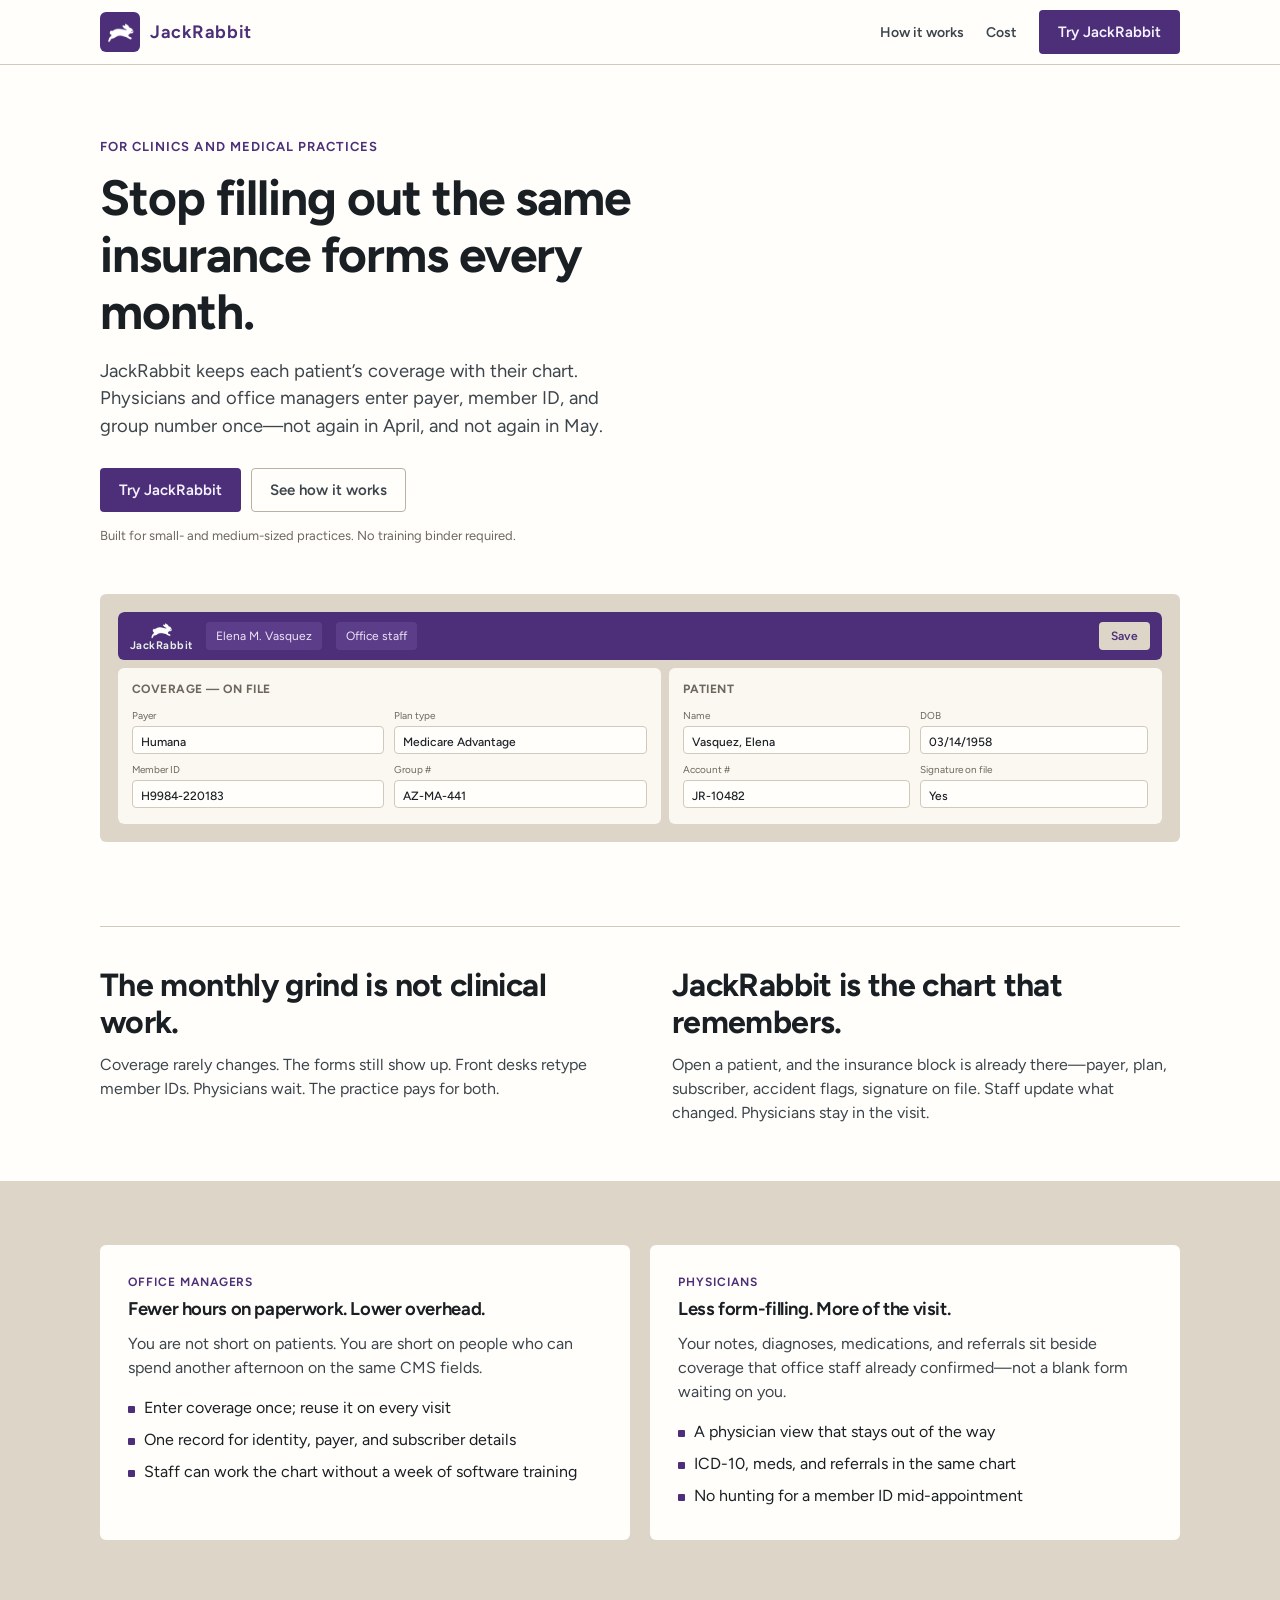
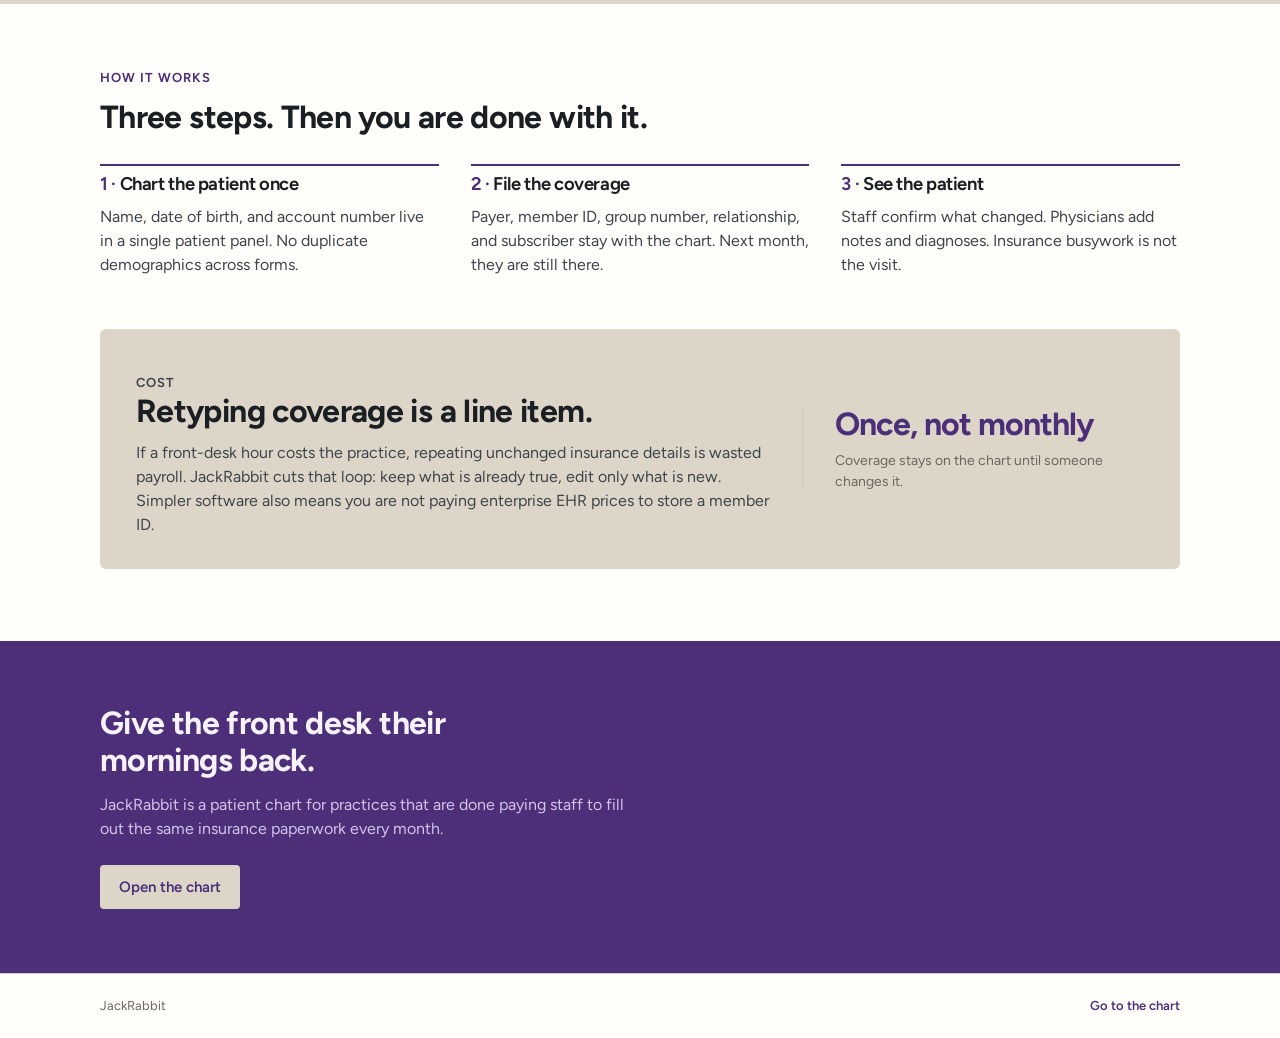
==== landing.html @ d306fdbe "checkpoint before checking out main" ====
<!DOCTYPE html>
<html lang="en">
  <head>
    <meta charset="UTF-8" />
    <meta name="viewport" content="width=device-width, initial-scale=1" />
    <title>JackRabbit — Insurance paperwork, once</title>
    <meta
      name="description"
      content="JackRabbit keeps patient coverage with the chart so small and mid-size clinics stop re-entering insurance paperwork every month."
    />
    <link rel="preconnect" href="https://fonts.googleapis.com" />
    <link rel="preconnect" href="https://fonts.gstatic.com" crossorigin />
    <link
      href="https://fonts.googleapis.com/css2?family=Figtree:ital,wght@0,400;0,500;0,600;0,700;1,400&display=swap"
      rel="stylesheet"
    />
    <link rel="stylesheet" href="css/landing.css" />
  </head>
  <body>
    <header class="nav">
      <div class="wrap nav-inner">
        <a class="brand" href="landing.html">
          <span class="brand-mark">
            <img src="img/jackrabbit-mark.png" alt="" width="41" height="25" />
          </span>
          <span class="wordmark">JackRabbit</span>
        </a>
        <nav class="nav-links" aria-label="Page">
          <a href="#how">How it works</a>
          <a href="#savings">Cost</a>
          <a class="btn btn-purple" href="index.html">Try JackRabbit</a>
        </nav>
      </div>
    </header>

    <main>
      <section class="hero">
        <div class="wrap">
          <div class="hero-copy">
            <p class="eyebrow">For clinics and medical practices</p>
            <h1>Stop filling out the same insurance forms every month.</h1>
            <p class="lede">
              JackRabbit keeps each patient’s coverage with their chart. Physicians
              and office managers enter payer, member ID, and group number once—not
              again in April, and not again in May.
            </p>
            <div class="hero-actions">
              <a class="btn btn-purple" href="index.html">Try JackRabbit</a>
              <a class="btn btn-ghost" href="#how">See how it works</a>
            </div>
            <p class="hero-note">Built for small- and medium-sized practices. No training binder required.</p>
          </div>

          <div class="preview" aria-hidden="true">
            <div class="chart-frame">
              <div class="chart-top">
                <div class="chart-brand">
                  <img src="img/jackrabbit-mark.png" alt="" />
                  <span>JackRabbit</span>
                </div>
                <div class="chart-pill">Elena M. Vasquez</div>
                <div class="chart-pill">Office staff</div>
                <div class="chart-save">Save</div>
              </div>
              <div class="chart-grid">
                <div class="chart-panel">
                  <h4>Coverage — on file</h4>
                  <div class="fake-fields">
                    <div class="fake-field">
                      <span>Payer</span>
                      <b>Humana</b>
                    </div>
                    <div class="fake-field">
                      <span>Plan type</span>
                      <b>Medicare Advantage</b>
                    </div>
                    <div class="fake-field">
                      <span>Member ID</span>
                      <b>H9984-220183</b>
                    </div>
                    <div class="fake-field">
                      <span>Group #</span>
                      <b>AZ-MA-441</b>
                    </div>
                  </div>
                </div>
                <div class="chart-panel">
                  <h4>Patient</h4>
                  <div class="fake-fields">
                    <div class="fake-field">
                      <span>Name</span>
                      <b>Vasquez, Elena</b>
                    </div>
                    <div class="fake-field">
                      <span>DOB</span>
                      <b>03/14/1958</b>
                    </div>
                    <div class="fake-field">
                      <span>Account #</span>
                      <b>JR-10482</b>
                    </div>
                    <div class="fake-field">
                      <span>Signature on file</span>
                      <b>Yes</b>
                    </div>
                  </div>
                </div>
              </div>
            </div>
          </div>
        </div>
      </section>

      <section class="pain">
        <div class="wrap">
          <hr class="pain-rule" />
          <div class="pain-grid">
            <div>
              <h2>The monthly grind is not clinical work.</h2>
              <p>
                Coverage rarely changes. The forms still show up. Front desks retype
                member IDs. Physicians wait. The practice pays for both.
              </p>
            </div>
            <div>
              <h2>JackRabbit is the chart that remembers.</h2>
              <p>
                Open a patient, and the insurance block is already there—payer, plan,
                subscriber, accident flags, signature on file. Staff update what
                changed. Physicians stay in the visit.
              </p>
            </div>
          </div>
        </div>
      </section>

      <section class="split" id="who">
        <div class="wrap split-grid">
          <article class="audience">
            <p class="kicker">Office managers</p>
            <h3>Fewer hours on paperwork. Lower overhead.</h3>
            <p>
              You are not short on patients. You are short on people who can spend
              another afternoon on the same CMS fields.
            </p>
            <ul>
              <li>Enter coverage once; reuse it on every visit</li>
              <li>One record for identity, payer, and subscriber details</li>
              <li>Staff can work the chart without a week of software training</li>
            </ul>
          </article>
          <article class="audience">
            <p class="kicker">Physicians</p>
            <h3>Less form-filling. More of the visit.</h3>
            <p>
              Your notes, diagnoses, medications, and referrals sit beside coverage
              that office staff already confirmed—not a blank form waiting on you.
            </p>
            <ul>
              <li>A physician view that stays out of the way</li>
              <li>ICD-10, meds, and referrals in the same chart</li>
              <li>No hunting for a member ID mid-appointment</li>
            </ul>
          </article>
        </div>
      </section>

      <section class="steps" id="how">
        <div class="wrap">
          <p class="eyebrow">How it works</p>
          <h2>Three steps. Then you are done with it.</h2>
          <div class="step-list">
            <article class="step">
              <h3>Chart the patient once</h3>
              <p>
                Name, date of birth, and account number live in a single patient
                panel. No duplicate demographics across forms.
              </p>
            </article>
            <article class="step">
              <h3>File the coverage</h3>
              <p>
                Payer, member ID, group number, relationship, and subscriber stay
                with the chart. Next month, they are still there.
              </p>
            </article>
            <article class="step">
              <h3>See the patient</h3>
              <p>
                Staff confirm what changed. Physicians add notes and diagnoses.
                Insurance busywork is not the visit.
              </p>
            </article>
          </div>
        </div>
      </section>

      <section class="savings" id="savings">
        <div class="wrap">
          <div class="savings-box">
            <div>
              <p class="eyebrow">Cost</p>
              <h2>Retyping coverage is a line item.</h2>
              <p>
                If a front-desk hour costs the practice, repeating unchanged insurance
                details is wasted payroll. JackRabbit cuts that loop: keep what is
                already true, edit only what is new. Simpler software also means you
                are not paying enterprise EHR prices to store a member ID.
              </p>
            </div>
            <div class="math">
              <strong>Once, not monthly</strong>
              <span>Coverage stays on the chart until someone changes it.</span>
            </div>
          </div>
        </div>
      </section>

      <section class="close">
        <div class="wrap">
          <h2>Give the front desk their mornings back.</h2>
          <p>
            JackRabbit is a patient chart for practices that are done paying staff to
            fill out the same insurance paperwork every month.
          </p>
          <div class="hero-actions">
            <a class="btn btn-tan" href="index.html">Open the chart</a>
          </div>
        </div>
      </section>
    </main>

    <footer class="foot">
      <div class="wrap foot-inner">
        <span>JackRabbit</span>
        <a href="index.html">Go to the chart</a>
      </div>
    </footer>
  </body>
</html>
---- css/landing.css ----
:root {
  --ink: #1a1f24;
  --ink-soft: #3d454c;
  --muted: #6d675e;
  --white: #fffefb;
  --tan: #ddd6c8;
  --tan-deep: #cfc3b0;
  --purple: #4c2f78;
  --purple-2: #5c3d8a;
  --purple-hover: #3a215e;
  --purple-soft: #efe6f8;
  --panel: #fbf8f2;
  --line: #d0c9bc;
  --font: "SF Compact Text", "SF Compact", Figtree, "Segoe UI", system-ui, sans-serif;
  --radius: 6px;
}

*,
*::before,
*::after {
  box-sizing: border-box;
}

html {
  scroll-behavior: smooth;
}

body {
  margin: 0;
  font-family: var(--font);
  color: var(--ink);
  background: var(--white);
  line-height: 1.5;
}

img {
  display: block;
  max-width: 100%;
}

a {
  color: inherit;
}

.wrap {
  width: min(1080px, calc(100% - 40px));
  margin-inline: auto;
}

.nav {
  position: sticky;
  top: 0;
  z-index: 10;
  background: var(--white);
  border-bottom: 1px solid var(--line);
}

.nav-inner {
  display: flex;
  align-items: center;
  justify-content: space-between;
  gap: 16px;
  min-height: 64px;
}

.brand {
  display: flex;
  align-items: center;
  gap: 10px;
  text-decoration: none;
}

.brand-mark {
  display: grid;
  place-items: center;
  width: 40px;
  height: 40px;
  background: var(--purple);
  border-radius: var(--radius);
}

.brand-mark img {
  height: 22px;
  width: auto;
}

.wordmark {
  font-size: 18px;
  font-weight: 650;
  letter-spacing: 0.04em;
  color: var(--purple);
}

.nav-links {
  display: flex;
  align-items: center;
  gap: 22px;
}

.nav-links a:not(.btn) {
  text-decoration: none;
  font-size: 14px;
  font-weight: 600;
  color: var(--ink-soft);
}

.nav-links a:not(.btn):hover {
  color: var(--purple);
}

.btn {
  display: inline-flex;
  align-items: center;
  justify-content: center;
  height: 44px;
  padding: 0 18px;
  border-radius: 4px;
  border: 1px solid transparent;
  font-family: inherit;
  font-size: 15px;
  font-weight: 600;
  text-decoration: none;
  cursor: pointer;
}

.btn-purple {
  background: var(--purple);
  color: #f7f2ff;
}

.btn-purple:hover {
  background: var(--purple-hover);
}

.btn-tan {
  background: var(--tan);
  color: var(--purple);
}

.btn-tan:hover {
  background: var(--tan-deep);
}

.btn-ghost {
  background: transparent;
  border-color: var(--line-strong, #b9b1a3);
  color: var(--ink-soft);
}

.btn-ghost:hover {
  background: var(--panel);
}

.hero {
  padding: 72px 0 28px;
}

.hero-copy {
  max-width: 38rem;
}

.eyebrow {
  margin: 0 0 12px;
  font-size: 13px;
  font-weight: 650;
  letter-spacing: 0.08em;
  text-transform: uppercase;
  color: var(--purple);
}

h1,
h2,
h3 {
  margin: 0;
  line-height: 1.15;
  letter-spacing: -0.02em;
}

h1 {
  font-size: clamp(2.1rem, 4vw, 3.1rem);
  font-weight: 700;
}

h2 {
  font-size: clamp(1.6rem, 2.6vw, 2rem);
  font-weight: 700;
}

h3 {
  font-size: 1.15rem;
  font-weight: 650;
}

.lede {
  margin: 18px 0 0;
  font-size: 1.15rem;
  color: var(--ink-soft);
  max-width: 34rem;
}

.hero-actions {
  display: flex;
  flex-wrap: wrap;
  gap: 10px;
  margin-top: 28px;
}

.hero-note {
  margin: 14px 0 0;
  font-size: 13px;
  color: var(--muted);
}

.preview {
  margin-top: 48px;
  background: var(--tan);
  border-radius: var(--radius);
  padding: 18px;
}

.chart-frame {
  background: var(--tan);
  border-radius: var(--radius);
  overflow: hidden;
}

.chart-top {
  display: flex;
  align-items: center;
  gap: 14px;
  min-height: 48px;
  padding: 0 12px;
  background: var(--purple);
  color: #e8efe9;
  border-radius: var(--radius);
}

.chart-brand {
  display: flex;
  flex-direction: column;
  align-items: center;
  gap: 1px;
  line-height: 1;
}

.chart-brand img {
  height: 18px;
}

.chart-brand span {
  font-size: 11px;
  font-weight: 650;
  letter-spacing: 0.04em;
}

.chart-pill {
  height: 28px;
  padding: 0 10px;
  border-radius: 4px;
  background: #5c3d8a;
  color: #efe6f8;
  font-size: 12px;
  display: flex;
  align-items: center;
}

.chart-save {
  margin-left: auto;
  height: 28px;
  padding: 0 12px;
  border-radius: 4px;
  background: var(--tan);
  color: var(--purple);
  font-size: 12px;
  font-weight: 600;
  display: flex;
  align-items: center;
}

.chart-grid {
  display: grid;
  grid-template-columns: 1.1fr 1fr;
  gap: 8px;
  margin-top: 8px;
}

.chart-panel {
  background: var(--panel);
  border-radius: var(--radius);
  padding: 12px 14px 16px;
  min-height: 132px;
}

.chart-panel h4 {
  margin: 0 0 10px;
  font-size: 12px;
  font-weight: 700;
  letter-spacing: 0.04em;
  text-transform: uppercase;
  color: var(--muted);
}

.fake-fields {
  display: grid;
  grid-template-columns: 1fr 1fr;
  gap: 8px 10px;
}

.fake-field span {
  display: block;
  font-size: 10px;
  color: var(--muted);
  margin-bottom: 3px;
}

.fake-field b {
  display: block;
  height: 28px;
  padding: 6px 8px;
  background: var(--white);
  border: 1px solid var(--line);
  border-radius: 4px;
  font-size: 12px;
  font-weight: 500;
  color: var(--ink);
}

.pain {
  padding: 56px 0;
}

.pain-rule {
  height: 1px;
  background: var(--line);
  border: 0;
  margin: 0 0 40px;
}

.pain-grid {
  display: grid;
  grid-template-columns: 1fr 1fr;
  gap: 48px 64px;
  align-items: start;
}

.pain-grid p {
  margin: 12px 0 0;
  color: var(--ink-soft);
}

.split {
  background: var(--tan);
  padding: 64px 0;
}

.split-grid {
  display: grid;
  grid-template-columns: 1fr 1fr;
  gap: 20px;
}

.audience {
  background: var(--white);
  border-radius: var(--radius);
  padding: 28px 28px 32px;
}

.audience .kicker {
  margin: 0 0 8px;
  font-size: 12px;
  font-weight: 650;
  letter-spacing: 0.08em;
  text-transform: uppercase;
  color: var(--purple);
}

.audience p {
  margin: 12px 0 0;
  color: var(--ink-soft);
}

.audience ul {
  margin: 16px 0 0;
  padding: 0;
  list-style: none;
}

.audience li {
  position: relative;
  padding-left: 16px;
  margin-top: 8px;
  color: var(--ink);
}

.audience li::before {
  content: "";
  position: absolute;
  left: 0;
  top: 0.62em;
  width: 7px;
  height: 7px;
  background: var(--purple);
  border-radius: 1px;
}

.steps {
  padding: 64px 0 28px;
}

.step-list {
  display: grid;
  grid-template-columns: repeat(3, 1fr);
  gap: 32px;
  margin-top: 28px;
  counter-reset: step;
}

.step {
  padding-top: 8px;
  border-top: 2px solid var(--purple);
}

.step p {
  margin: 10px 0 0;
  color: var(--ink-soft);
}

.step h3::before {
  counter-increment: step;
  content: counter(step) " · ";
  color: var(--purple);
}

.savings {
  padding: 24px 0 72px;
}

.savings-box {
  display: grid;
  grid-template-columns: 1.3fr 0.7fr;
  gap: 32px;
  align-items: center;
  background: var(--tan);
  border-radius: var(--radius);
  padding: 32px 36px;
}

.savings-box p {
  margin: 12px 0 0;
  color: var(--ink-soft);
}

.math {
  border-left: 1px solid var(--line);
  padding-left: 32px;
}

.math strong {
  display: block;
  font-size: 2rem;
  font-weight: 700;
  letter-spacing: -0.03em;
  color: var(--purple);
  line-height: 1.1;
}

.math span {
  display: block;
  margin-top: 8px;
  font-size: 14px;
  color: var(--muted);
}

.close {
  background: var(--purple);
  color: #f7f2ff;
  padding: 64px 0;
}

.close h2 {
  max-width: 18ch;
}

.close p {
  margin: 14px 0 0;
  max-width: 34rem;
  color: #d2c4ea;
}

.close .hero-actions {
  margin-top: 24px;
}

.foot {
  padding: 22px 0;
  border-top: 1px solid var(--line);
}

.foot-inner {
  display: flex;
  justify-content: space-between;
  gap: 12px;
  font-size: 13px;
  color: var(--muted);
}

.foot a {
  color: var(--purple);
  text-decoration: none;
  font-weight: 600;
}

@media (max-width: 800px) {
  .nav-links a:not(.btn) {
    display: none;
  }

  .pain-grid,
  .split-grid,
  .chart-grid,
  .step-list,
  .savings-box {
    grid-template-columns: 1fr;
  }

  .math {
    border-left: 0;
    border-top: 1px solid var(--line);
    padding: 20px 0 0;
  }

  .hero {
    padding-top: 40px;
  }

  .chart-pill:nth-child(3) {
    display: none;
  }
}
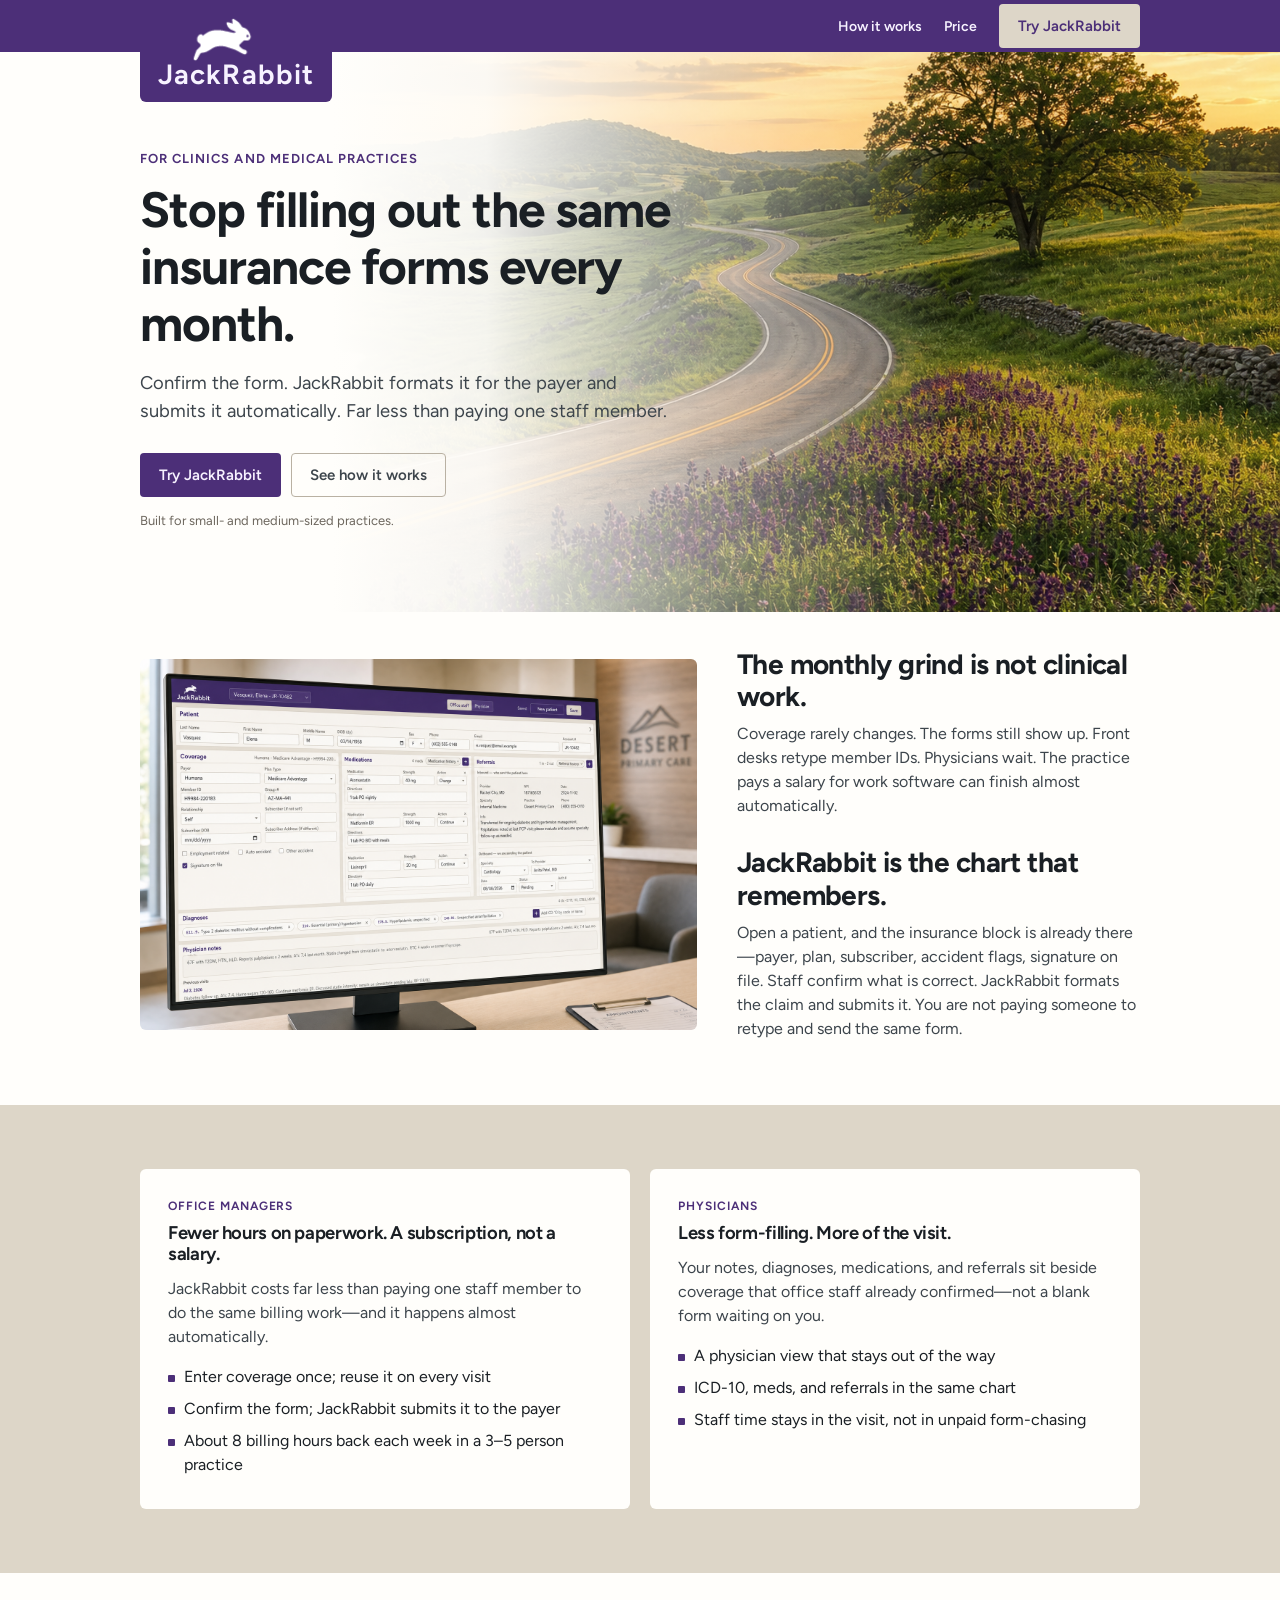
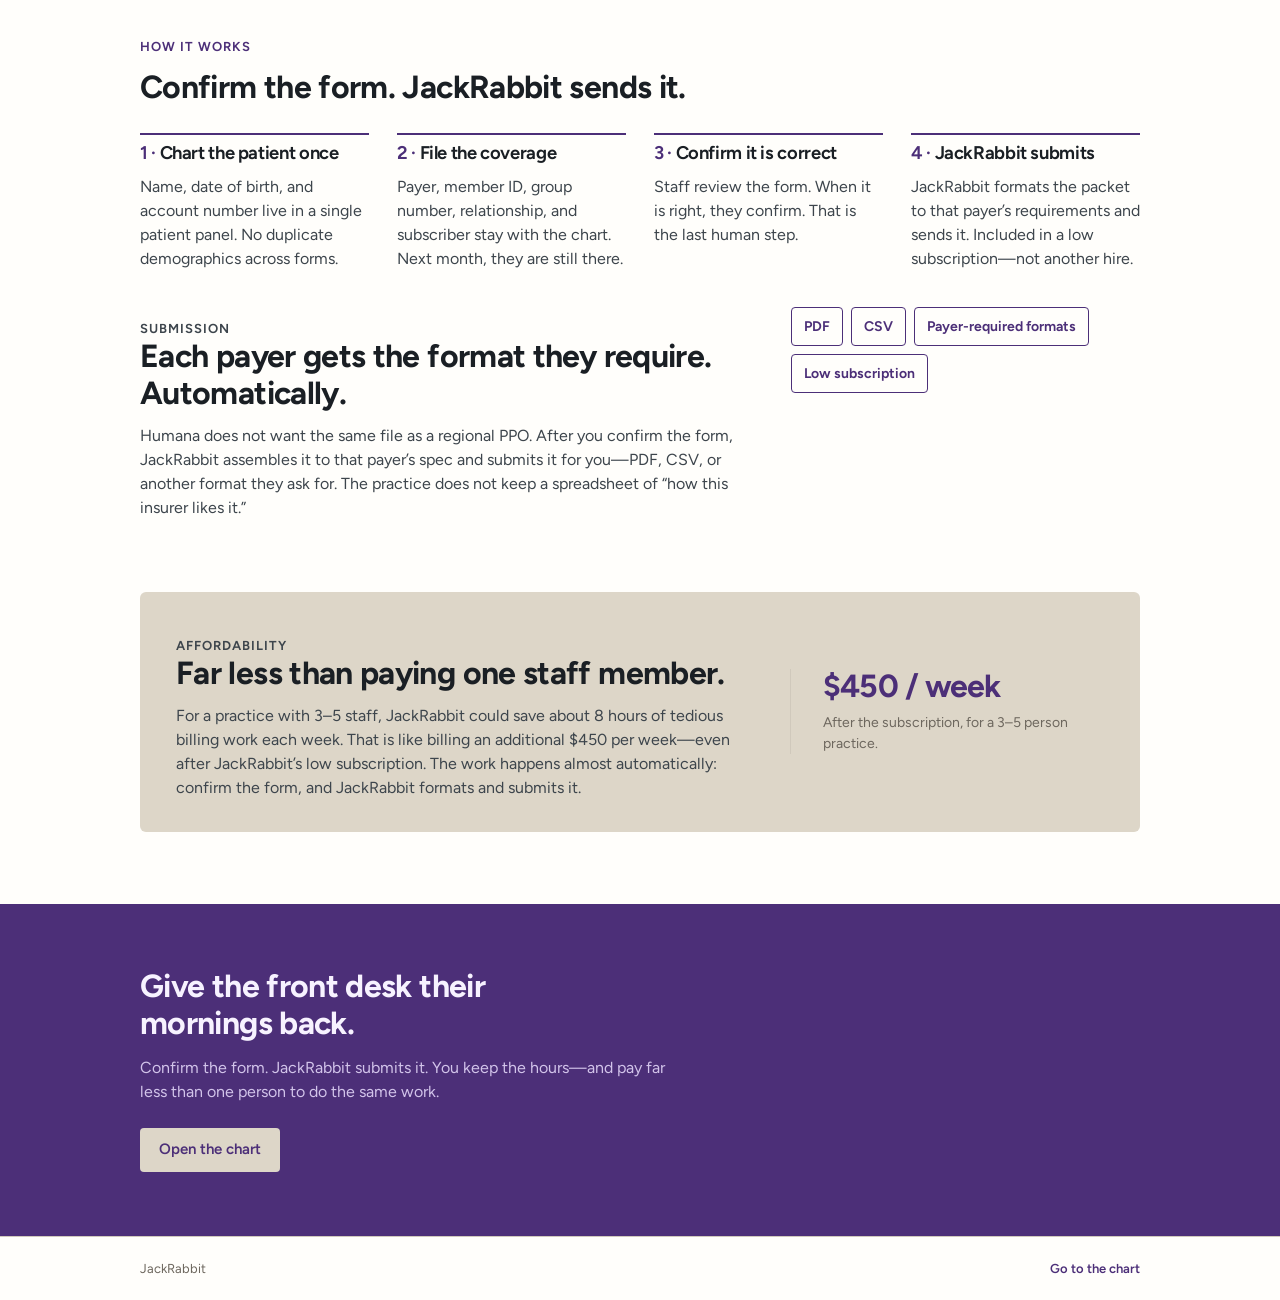
==== commit dcdeaf13: "Publish the JackRabbit landing page prototype for sharing. Co-authored-by: Cursor <cursoragent@curso" ====
--- a/landing.html
+++ b/landing.html
@@ -3,10 +3,10 @@
   <head>
     <meta charset="UTF-8" />
     <meta name="viewport" content="width=device-width, initial-scale=1" />
-    <title>JackRabbit — Insurance paperwork, once</title>
+    <title>JackRabbit — Insurance paperwork, without the payroll</title>
     <meta
       name="description"
-      content="JackRabbit keeps patient coverage with the chart so small and mid-size clinics stop re-entering insurance paperwork every month."
+      content="JackRabbit formats and submits insurance forms automatically. For a 3–5 person practice, that could mean about 8 fewer billing hours a week—roughly $450 extra, even after a low subscription. Far less than paying one staff member to do the same work."
     />
     <link rel="preconnect" href="https://fonts.googleapis.com" />
     <link rel="preconnect" href="https://fonts.gstatic.com" crossorigin />
@@ -20,114 +20,78 @@
     <header class="nav">
       <div class="wrap nav-inner">
         <a class="brand" href="landing.html">
-          <span class="brand-mark">
-            <img src="img/jackrabbit-mark.png" alt="" width="41" height="25" />
-          </span>
+          <img
+            class="logo-rabbit"
+            src="img/jackrabbit-mark.png"
+            alt=""
+            width="41"
+            height="25"
+          />
           <span class="wordmark">JackRabbit</span>
         </a>
         <nav class="nav-links" aria-label="Page">
           <a href="#how">How it works</a>
-          <a href="#savings">Cost</a>
-          <a class="btn btn-purple" href="index.html">Try JackRabbit</a>
+          <a href="#savings">Price</a>
+          <a class="btn btn-tan" href="index.html">Try JackRabbit</a>
         </nav>
       </div>
     </header>
 
     <main>
       <section class="hero">
-        <div class="wrap">
-          <div class="hero-copy">
-            <p class="eyebrow">For clinics and medical practices</p>
-            <h1>Stop filling out the same insurance forms every month.</h1>
-            <p class="lede">
-              JackRabbit keeps each patient’s coverage with their chart. Physicians
-              and office managers enter payer, member ID, and group number once—not
-              again in April, and not again in May.
-            </p>
-            <div class="hero-actions">
-              <a class="btn btn-purple" href="index.html">Try JackRabbit</a>
-              <a class="btn btn-ghost" href="#how">See how it works</a>
-            </div>
-            <p class="hero-note">Built for small- and medium-sized practices. No training binder required.</p>
-          </div>
-
-          <div class="preview" aria-hidden="true">
-            <div class="chart-frame">
-              <div class="chart-top">
-                <div class="chart-brand">
-                  <img src="img/jackrabbit-mark.png" alt="" />
-                  <span>JackRabbit</span>
-                </div>
-                <div class="chart-pill">Elena M. Vasquez</div>
-                <div class="chart-pill">Office staff</div>
-                <div class="chart-save">Save</div>
+        <div class="hero-bleed">
+          <figure class="hero-art">
+            <img
+              src="img/hero-wildflowers.png?v=3"
+              alt="A winding country road through green hills, a pond, and plum wildflowers."
+              width="1600"
+              height="900"
+            />
+          </figure>
+          <div class="wrap">
+            <div class="hero-copy">
+              <p class="eyebrow">For clinics and medical practices</p>
+              <h1>Stop filling out the same insurance forms every month.</h1>
+              <p class="lede">
+                Confirm the form. JackRabbit formats it for the payer and submits it
+                automatically. Far less than paying one staff member.
+              </p>
+              <div class="hero-actions">
+                <a class="btn btn-purple" href="index.html">Try JackRabbit</a>
+                <a class="btn btn-ghost" href="#how">See how it works</a>
               </div>
-              <div class="chart-grid">
-                <div class="chart-panel">
-                  <h4>Coverage — on file</h4>
-                  <div class="fake-fields">
-                    <div class="fake-field">
-                      <span>Payer</span>
-                      <b>Humana</b>
-                    </div>
-                    <div class="fake-field">
-                      <span>Plan type</span>
-                      <b>Medicare Advantage</b>
-                    </div>
-                    <div class="fake-field">
-                      <span>Member ID</span>
-                      <b>H9984-220183</b>
-                    </div>
-                    <div class="fake-field">
-                      <span>Group #</span>
-                      <b>AZ-MA-441</b>
-                    </div>
-                  </div>
-                </div>
-                <div class="chart-panel">
-                  <h4>Patient</h4>
-                  <div class="fake-fields">
-                    <div class="fake-field">
-                      <span>Name</span>
-                      <b>Vasquez, Elena</b>
-                    </div>
-                    <div class="fake-field">
-                      <span>DOB</span>
-                      <b>03/14/1958</b>
-                    </div>
-                    <div class="fake-field">
-                      <span>Account #</span>
-                      <b>JR-10482</b>
-                    </div>
-                    <div class="fake-field">
-                      <span>Signature on file</span>
-                      <b>Yes</b>
-                    </div>
-                  </div>
-                </div>
-              </div>
-            </div>
-          </div>
-        </div>
-      </section>
-
-      <section class="pain">
-        <div class="wrap">
-          <hr class="pain-rule" />
-          <div class="pain-grid">
+              <p class="hero-note">Built for small- and medium-sized practices.</p>
+            </div>
+          </div>
+        </div>
+      </section>
+
+      <section class="product">
+        <div class="wrap product-row">
+          <figure class="preview">
+            <img
+              src="img/product-desktop.png"
+              alt="JackRabbit open on a clinic desktop, showing the full patient chart."
+              width="1600"
+              height="900"
+            />
+          </figure>
+          <div class="pain-stack">
             <div>
               <h2>The monthly grind is not clinical work.</h2>
               <p>
                 Coverage rarely changes. The forms still show up. Front desks retype
-                member IDs. Physicians wait. The practice pays for both.
+                member IDs. Physicians wait. The practice pays a salary for work
+                software can finish almost automatically.
               </p>
             </div>
             <div>
               <h2>JackRabbit is the chart that remembers.</h2>
               <p>
                 Open a patient, and the insurance block is already there—payer, plan,
-                subscriber, accident flags, signature on file. Staff update what
-                changed. Physicians stay in the visit.
+                subscriber, accident flags, signature on file. Staff confirm what
+                is correct. JackRabbit formats the claim and submits it. You are not
+                paying someone to retype and send the same form.
               </p>
             </div>
           </div>
@@ -138,15 +102,15 @@
         <div class="wrap split-grid">
           <article class="audience">
             <p class="kicker">Office managers</p>
-            <h3>Fewer hours on paperwork. Lower overhead.</h3>
+            <h3>Fewer hours on paperwork. A subscription, not a salary.</h3>
             <p>
-              You are not short on patients. You are short on people who can spend
-              another afternoon on the same CMS fields.
+              JackRabbit costs far less than paying one staff member to do the same
+              billing work—and it happens almost automatically.
             </p>
             <ul>
               <li>Enter coverage once; reuse it on every visit</li>
-              <li>One record for identity, payer, and subscriber details</li>
-              <li>Staff can work the chart without a week of software training</li>
+              <li>Confirm the form; JackRabbit submits it to the payer</li>
+              <li>About 8 billing hours back each week in a 3–5 person practice</li>
             </ul>
           </article>
           <article class="audience">
@@ -159,7 +123,7 @@
             <ul>
               <li>A physician view that stays out of the way</li>
               <li>ICD-10, meds, and referrals in the same chart</li>
-              <li>No hunting for a member ID mid-appointment</li>
+              <li>Staff time stays in the visit, not in unpaid form-chasing</li>
             </ul>
           </article>
         </div>
@@ -168,7 +132,7 @@
       <section class="steps" id="how">
         <div class="wrap">
           <p class="eyebrow">How it works</p>
-          <h2>Three steps. Then you are done with it.</h2>
+          <h2>Confirm the form. JackRabbit sends it.</h2>
           <div class="step-list">
             <article class="step">
               <h3>Chart the patient once</h3>
@@ -185,13 +149,41 @@
               </p>
             </article>
             <article class="step">
-              <h3>See the patient</h3>
-              <p>
-                Staff confirm what changed. Physicians add notes and diagnoses.
-                Insurance busywork is not the visit.
-              </p>
-            </article>
-          </div>
+              <h3>Confirm it is correct</h3>
+              <p>
+                Staff review the form. When it is right, they confirm. That is the
+                last human step.
+              </p>
+            </article>
+            <article class="step">
+              <h3>JackRabbit submits</h3>
+              <p>
+                JackRabbit formats the packet to that payer’s requirements and
+                sends it. Included in a low subscription—not another hire.
+              </p>
+            </article>
+          </div>
+        </div>
+      </section>
+
+      <section class="formats" id="submit">
+        <div class="wrap formats-grid">
+          <div>
+            <p class="eyebrow">Submission</p>
+            <h2>Each payer gets the format they require. Automatically.</h2>
+            <p>
+              Humana does not want the same file as a regional PPO. After you confirm
+              the form, JackRabbit assembles it to that payer’s spec and submits it
+              for you—PDF, CSV, or another format they ask for. The practice does not
+              keep a spreadsheet of “how this insurer likes it.”
+            </p>
+          </div>
+          <ul class="format-list">
+            <li>PDF</li>
+            <li>CSV</li>
+            <li>Payer-required formats</li>
+            <li>Low subscription</li>
+          </ul>
         </div>
       </section>
 
@@ -199,18 +191,19 @@
         <div class="wrap">
           <div class="savings-box">
             <div>
-              <p class="eyebrow">Cost</p>
-              <h2>Retyping coverage is a line item.</h2>
-              <p>
-                If a front-desk hour costs the practice, repeating unchanged insurance
-                details is wasted payroll. JackRabbit cuts that loop: keep what is
-                already true, edit only what is new. Simpler software also means you
-                are not paying enterprise EHR prices to store a member ID.
+              <p class="eyebrow">Affordability</p>
+              <h2>Far less than paying one staff member.</h2>
+              <p>
+                For a practice with 3–5 staff, JackRabbit could save about 8 hours of
+                tedious billing work each week. That is like billing an additional
+                $450 per week—even after JackRabbit’s low subscription. The work
+                happens almost automatically: confirm the form, and JackRabbit
+                formats and submits it.
               </p>
             </div>
             <div class="math">
-              <strong>Once, not monthly</strong>
-              <span>Coverage stays on the chart until someone changes it.</span>
+              <strong>$450 / week</strong>
+              <span>After the subscription, for a 3–5 person practice.</span>
             </div>
           </div>
         </div>
@@ -220,8 +213,8 @@
         <div class="wrap">
           <h2>Give the front desk their mornings back.</h2>
           <p>
-            JackRabbit is a patient chart for practices that are done paying staff to
-            fill out the same insurance paperwork every month.
+            Confirm the form. JackRabbit submits it. You keep the hours—and pay far
+            less than one person to do the same work.
           </p>
           <div class="hero-actions">
             <a class="btn btn-tan" href="index.html">Open the chart</a>
--- a/css/landing.css
+++ b/css/landing.css
@@ -43,16 +43,18 @@
 }
 
 .wrap {
-  width: min(1080px, calc(100% - 40px));
+  width: min(1080px, 100%);
   margin-inline: auto;
+  padding-inline: 40px;
 }
 
 .nav {
   position: sticky;
   top: 0;
   z-index: 10;
-  background: var(--white);
-  border-bottom: 1px solid var(--line);
+  background: var(--purple);
+  color: #f7f2ff;
+  overflow: visible;
 }
 
 .nav-inner {
@@ -60,35 +62,42 @@
   align-items: center;
   justify-content: space-between;
   gap: 16px;
-  min-height: 64px;
+  height: 52px;
+  min-height: 52px;
 }
 
 .brand {
   display: flex;
-  align-items: center;
-  gap: 10px;
+  flex-direction: column;
+  align-items: center;
+  justify-content: flex-start;
+  align-self: flex-start;
+  gap: 2px;
+  flex: 0 0 auto;
+  line-height: 1;
   text-decoration: none;
-}
-
-.brand-mark {
-  display: grid;
-  place-items: center;
-  width: 40px;
-  height: 40px;
+  color: #f7f2ff;
+  position: relative;
+  z-index: 11;
   background: var(--purple);
-  border-radius: var(--radius);
-}
-
-.brand-mark img {
-  height: 22px;
+  padding: 8px 18px 14px;
+  border-radius: 0 0 var(--radius) var(--radius);
+}
+
+.logo-rabbit {
+  height: 50.6px;
   width: auto;
+  display: block;
+  flex: 0 0 auto;
+  transform: translate(-16px, 4px);
 }
 
 .wordmark {
-  font-size: 18px;
+  font-size: 27.84px;
   font-weight: 650;
   letter-spacing: 0.04em;
-  color: var(--purple);
+  line-height: 1;
+  color: #f7f2ff;
 }
 
 .nav-links {
@@ -101,11 +110,11 @@
   text-decoration: none;
   font-size: 14px;
   font-weight: 600;
-  color: var(--ink-soft);
+  color: #f7f2ff;
 }
 
 .nav-links a:not(.btn):hover {
-  color: var(--purple);
+  color: var(--tan);
 }
 
 .btn {
@@ -152,11 +161,61 @@
 }
 
 .hero {
-  padding: 72px 0 28px;
+  padding: 0 0 28px;
+}
+
+.hero-bleed {
+  position: relative;
+  display: flex;
+  align-items: center;
+  min-height: 560px;
+  overflow: hidden;
+}
+
+.hero-bleed .wrap {
+  position: relative;
+  z-index: 1;
 }
 
 .hero-copy {
-  max-width: 38rem;
+  max-width: 36rem;
+  padding: 72px 0 56px;
+}
+
+.hero-art {
+  position: absolute;
+  top: 0;
+  right: 0;
+  bottom: 0;
+  left: 0;
+  margin: 0;
+  padding: 0;
+  pointer-events: none;
+}
+
+.hero-art img {
+  width: 100%;
+  height: 100%;
+  max-width: none;
+  object-fit: cover;
+  object-position: 78% 45%;
+}
+
+.hero-art::after {
+  content: "";
+  position: absolute;
+  top: 0;
+  right: 0;
+  bottom: 0;
+  left: 0;
+  background: linear-gradient(
+    to right,
+    var(--white) 0%,
+    var(--white) 26%,
+    rgb(255 254 251 / 0.94) 38%,
+    rgb(255 254 251 / 0.45) 56%,
+    rgb(255 254 251 / 0) 74%
+  );
 }
 
 .eyebrow {
@@ -211,140 +270,39 @@
   color: var(--muted);
 }
 
+.product {
+  padding: 8px 0 64px;
+}
+
+.product-row {
+  display: grid;
+  grid-template-columns: minmax(0, 0.58fr) minmax(0, 0.42fr);
+  gap: 40px;
+  align-items: center;
+}
+
 .preview {
-  margin-top: 48px;
-  background: var(--tan);
+  margin: 0;
+}
+
+.preview img {
+  width: 100%;
+  height: auto;
   border-radius: var(--radius);
-  padding: 18px;
-}
-
-.chart-frame {
-  background: var(--tan);
-  border-radius: var(--radius);
-  overflow: hidden;
-}
-
-.chart-top {
-  display: flex;
-  align-items: center;
-  gap: 14px;
-  min-height: 48px;
-  padding: 0 12px;
-  background: var(--purple);
-  color: #e8efe9;
-  border-radius: var(--radius);
-}
-
-.chart-brand {
+}
+
+.pain-stack {
   display: flex;
   flex-direction: column;
-  align-items: center;
-  gap: 1px;
-  line-height: 1;
-}
-
-.chart-brand img {
-  height: 18px;
-}
-
-.chart-brand span {
-  font-size: 11px;
-  font-weight: 650;
-  letter-spacing: 0.04em;
-}
-
-.chart-pill {
-  height: 28px;
-  padding: 0 10px;
-  border-radius: 4px;
-  background: #5c3d8a;
-  color: #efe6f8;
-  font-size: 12px;
-  display: flex;
-  align-items: center;
-}
-
-.chart-save {
-  margin-left: auto;
-  height: 28px;
-  padding: 0 12px;
-  border-radius: 4px;
-  background: var(--tan);
-  color: var(--purple);
-  font-size: 12px;
-  font-weight: 600;
-  display: flex;
-  align-items: center;
-}
-
-.chart-grid {
-  display: grid;
-  grid-template-columns: 1.1fr 1fr;
-  gap: 8px;
-  margin-top: 8px;
-}
-
-.chart-panel {
-  background: var(--panel);
-  border-radius: var(--radius);
-  padding: 12px 14px 16px;
-  min-height: 132px;
-}
-
-.chart-panel h4 {
-  margin: 0 0 10px;
-  font-size: 12px;
-  font-weight: 700;
-  letter-spacing: 0.04em;
-  text-transform: uppercase;
-  color: var(--muted);
-}
-
-.fake-fields {
-  display: grid;
-  grid-template-columns: 1fr 1fr;
-  gap: 8px 10px;
-}
-
-.fake-field span {
-  display: block;
-  font-size: 10px;
-  color: var(--muted);
-  margin-bottom: 3px;
-}
-
-.fake-field b {
-  display: block;
-  height: 28px;
-  padding: 6px 8px;
-  background: var(--white);
-  border: 1px solid var(--line);
-  border-radius: 4px;
-  font-size: 12px;
-  font-weight: 500;
-  color: var(--ink);
-}
-
-.pain {
-  padding: 56px 0;
-}
-
-.pain-rule {
-  height: 1px;
-  background: var(--line);
-  border: 0;
-  margin: 0 0 40px;
-}
-
-.pain-grid {
-  display: grid;
-  grid-template-columns: 1fr 1fr;
-  gap: 48px 64px;
-  align-items: start;
-}
-
-.pain-grid p {
-  margin: 12px 0 0;
+  gap: 28px;
+}
+
+.pain-stack h2 {
+  font-size: clamp(1.35rem, 2.2vw, 1.75rem);
+}
+
+.pain-stack p {
+  margin: 10px 0 0;
   color: var(--ink-soft);
 }
 
@@ -409,8 +367,8 @@
 
 .step-list {
   display: grid;
-  grid-template-columns: repeat(3, 1fr);
-  gap: 32px;
+  grid-template-columns: repeat(4, 1fr);
+  gap: 28px;
   margin-top: 28px;
   counter-reset: step;
 }
@@ -429,6 +387,42 @@
   counter-increment: step;
   content: counter(step) " · ";
   color: var(--purple);
+}
+
+.formats {
+  padding: 8px 0 48px;
+}
+
+.formats-grid {
+  display: grid;
+  grid-template-columns: 1.4fr 0.8fr;
+  gap: 40px;
+  align-items: start;
+}
+
+.formats-grid p {
+  margin: 12px 0 0;
+  color: var(--ink-soft);
+  max-width: 38rem;
+}
+
+.format-list {
+  margin: 0;
+  padding: 0;
+  list-style: none;
+  display: flex;
+  flex-wrap: wrap;
+  gap: 8px;
+  align-content: start;
+}
+
+.format-list li {
+  padding: 8px 12px;
+  border: 1px solid var(--purple);
+  border-radius: 4px;
+  color: var(--purple);
+  font-size: 14px;
+  font-weight: 650;
 }
 
 .savings {
@@ -515,12 +509,35 @@
     display: none;
   }
 
-  .pain-grid,
+  .product-row,
   .split-grid,
-  .chart-grid,
   .step-list,
-  .savings-box {
+  .savings-box,
+  .formats-grid {
     grid-template-columns: 1fr;
+  }
+
+  .wrap {
+    padding-inline: 24px;
+  }
+
+  .hero-bleed {
+    min-height: 0;
+  }
+
+  .hero-copy {
+    padding: 40px 0 36px;
+  }
+
+  .hero-art::after {
+    background: linear-gradient(
+      to right,
+      var(--white) 0%,
+      var(--white) 42%,
+      rgb(255 254 251 / 0.88) 62%,
+      rgb(255 254 251 / 0.2) 82%,
+      rgb(255 254 251 / 0) 100%
+    );
   }
 
   .math {
@@ -530,10 +547,12 @@
   }
 
   .hero {
-    padding-top: 40px;
-  }
-
-  .chart-pill:nth-child(3) {
-    display: none;
-  }
-}
+    padding-bottom: 20px;
+  }
+}
+
+@media (max-width: 960px) and (min-width: 801px) {
+  .step-list {
+    grid-template-columns: 1fr 1fr;
+  }
+}
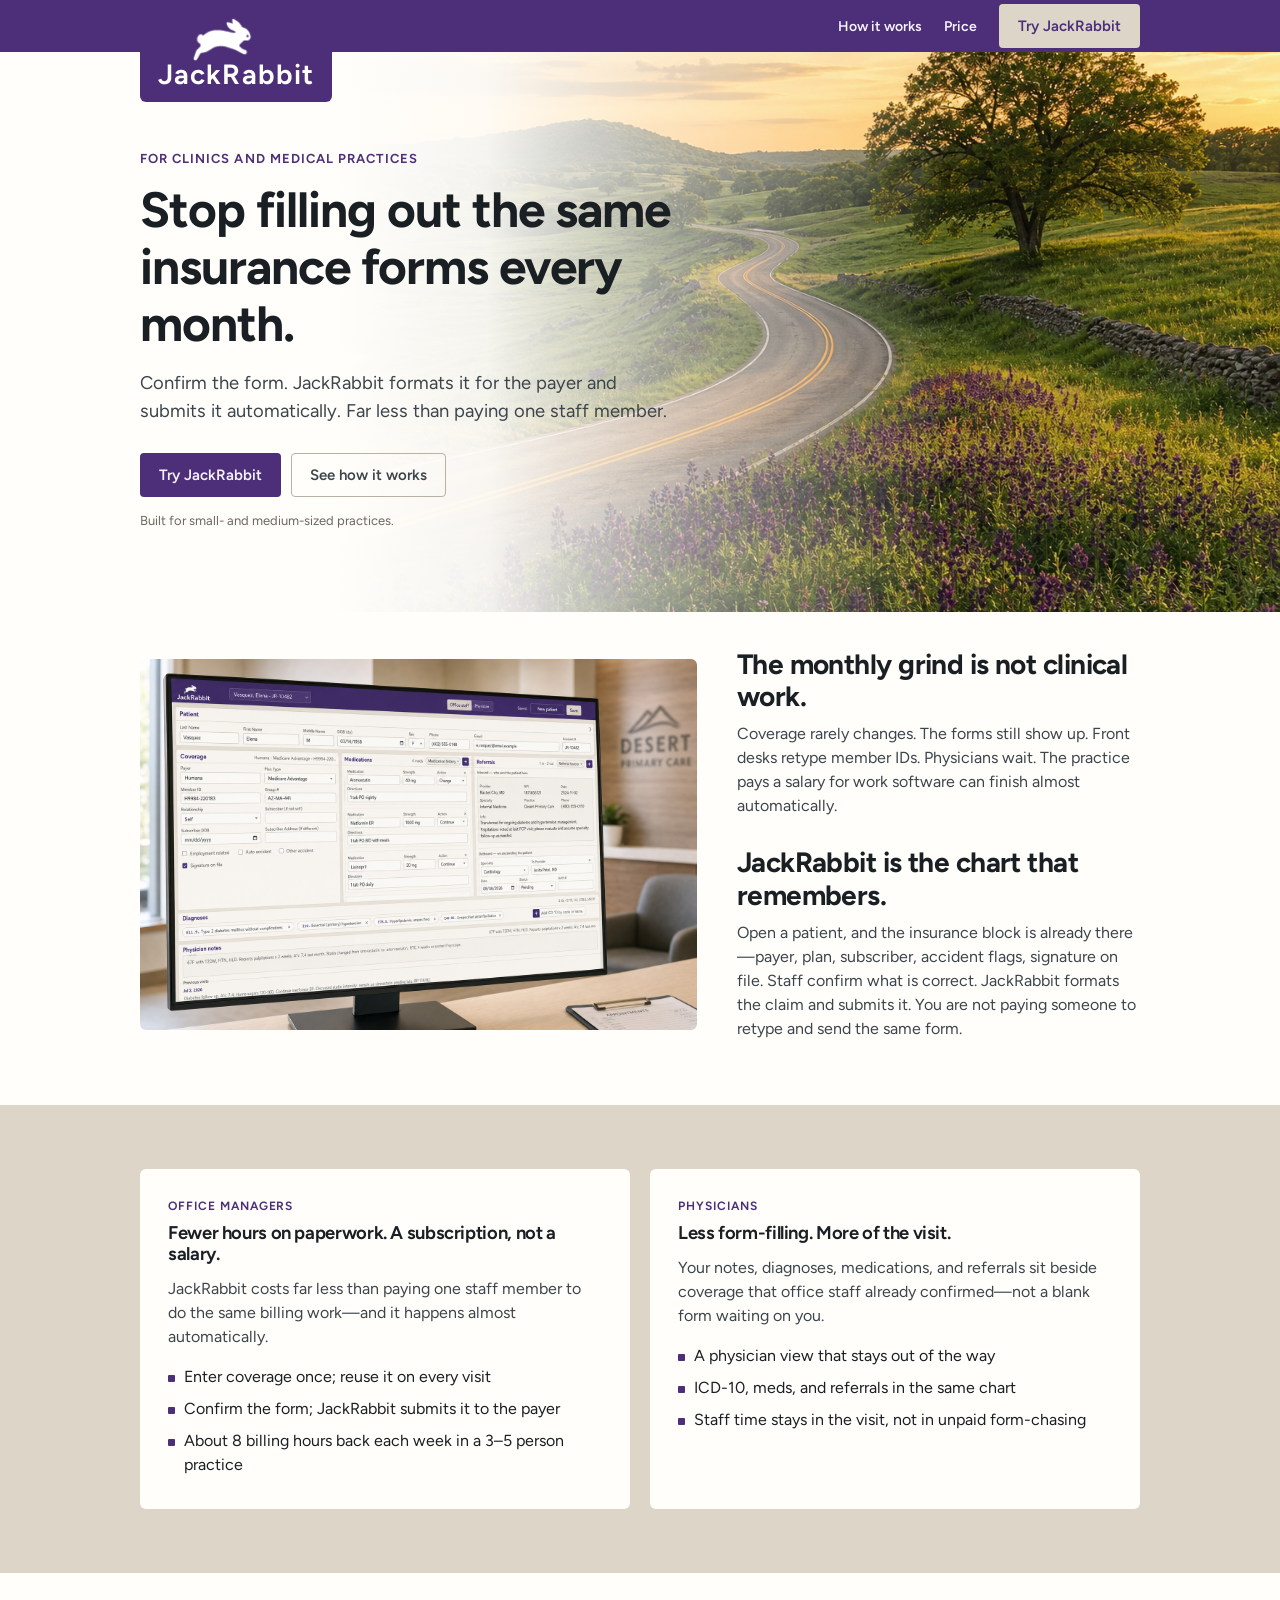
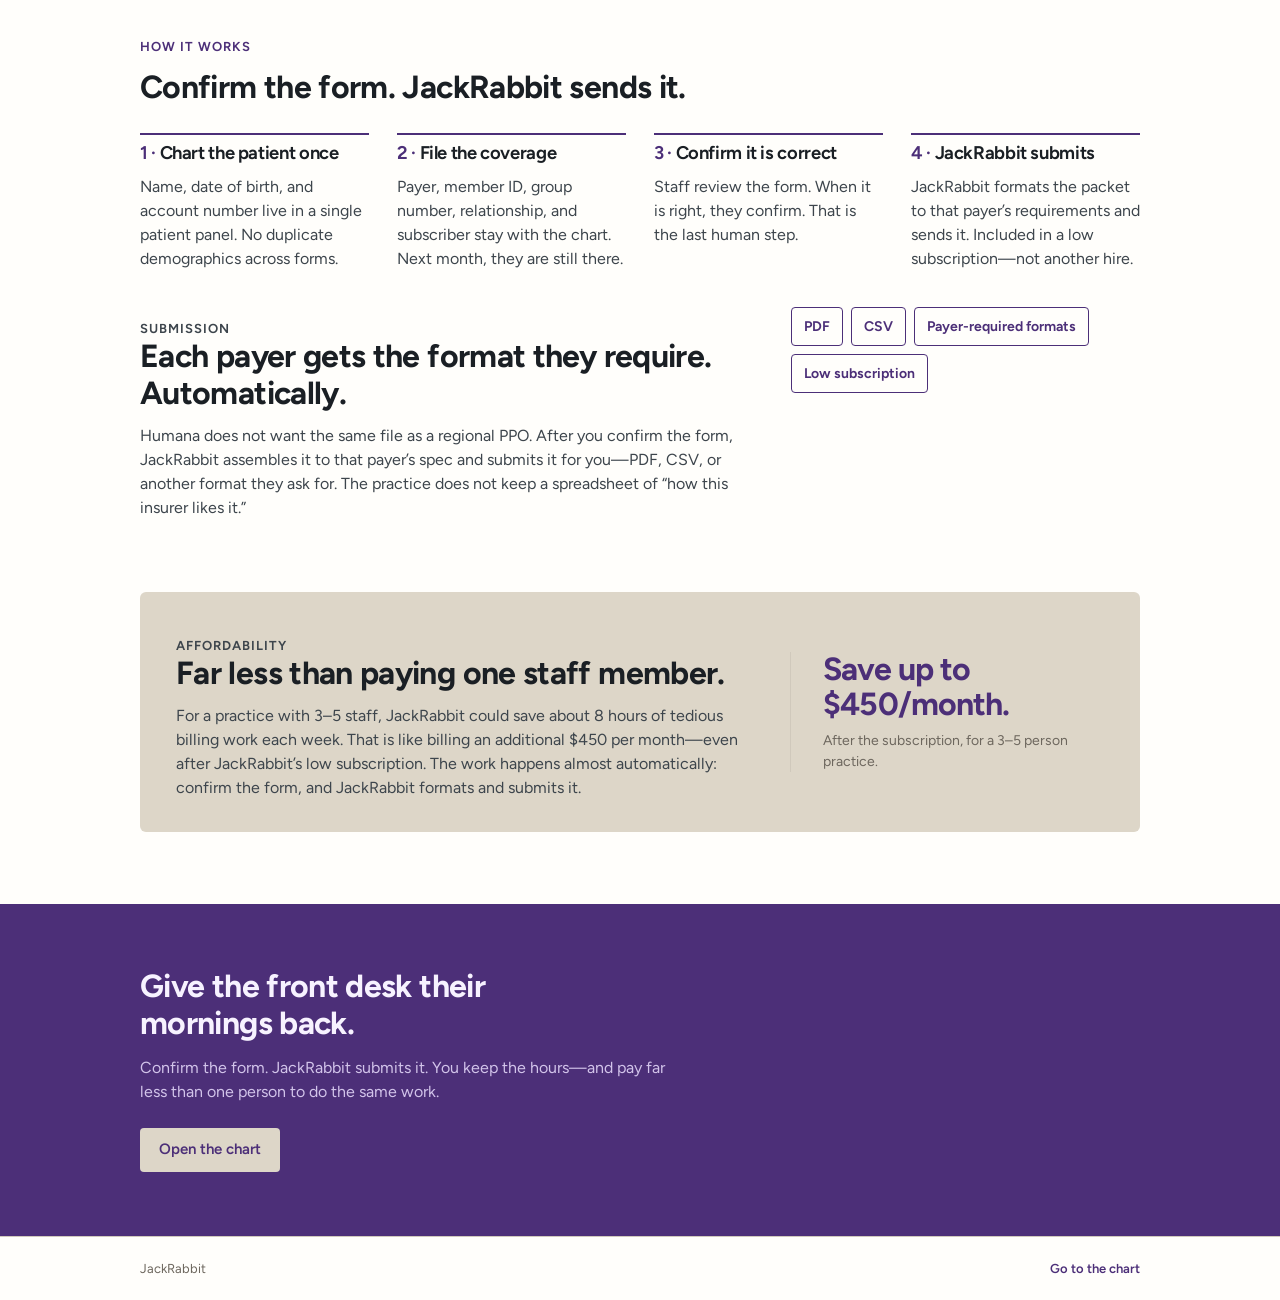
==== commit a93fd0b6: "Present the $450 figure as monthly savings, not a weekly cost. Co-authored-by: Cursor <cursoragent@c" ====
--- a/landing.html
+++ b/landing.html
@@ -196,13 +196,13 @@
               <p>
                 For a practice with 3–5 staff, JackRabbit could save about 8 hours of
                 tedious billing work each week. That is like billing an additional
-                $450 per week—even after JackRabbit’s low subscription. The work
+                $450 per month—even after JackRabbit’s low subscription. The work
                 happens almost automatically: confirm the form, and JackRabbit
                 formats and submits it.
               </p>
             </div>
             <div class="math">
-              <strong>$450 / week</strong>
+              <strong>Save up to $450/month.</strong>
               <span>After the subscription, for a 3–5 person practice.</span>
             </div>
           </div>
--- a/css/landing.css
+++ b/css/landing.css
@@ -97,7 +97,7 @@
   font-weight: 650;
   letter-spacing: 0.04em;
   line-height: 1;
-  color: #f7f2ff;
+  color: #ffffff;
 }
 
 .nav-links {
